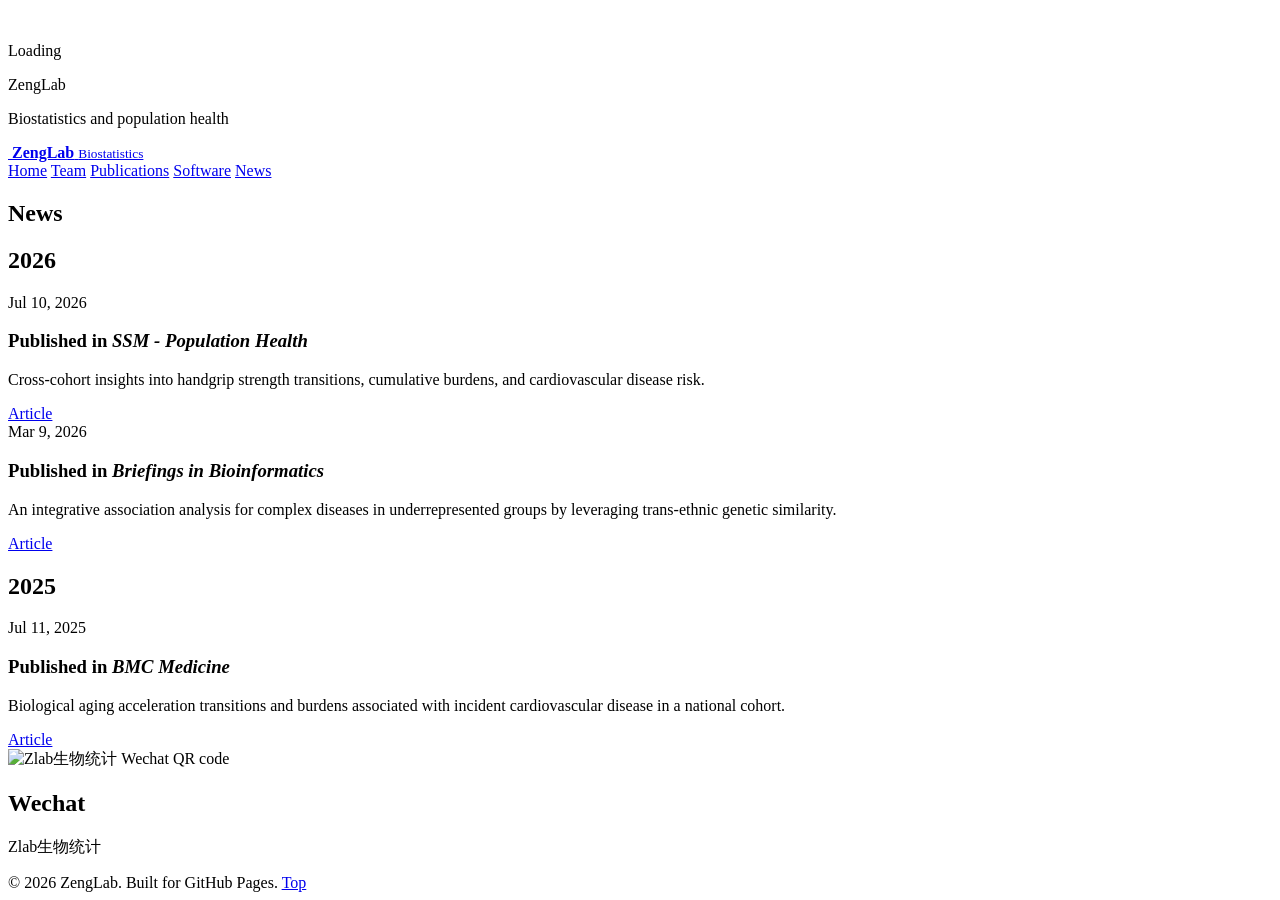
==== news.html @ c2b505ba "Add site-wide loading animation" ====
﻿<!DOCTYPE html>
<html lang="en">
<head>
  <meta charset="utf-8">
  <meta name="viewport" content="width=device-width, initial-scale=1">
  <meta name="description" content="Recent news from ZengLab, including new publications and research updates.">
  <title>ZengLab | News</title>
  <link rel="icon" href="assets/logo-zenglab-favicon.png" type="image/png">
  <link rel="stylesheet" href="styles.css">
</head>
<body id="top">
  <div class="launch-screen" role="status" aria-label="Loading ZengLab">
    <div class="launch-stack">
      <div class="launch-mark" aria-hidden="true">
        <img src="assets/logo-zenglab.png" alt="">
      </div>
      <div class="launch-copy">
        <p class="launch-kicker">Loading</p>
        <div class="launch-title">ZengLab</div>
        <p class="launch-subtitle">Biostatistics and population health</p>
      </div>
      <div class="launch-bar" aria-hidden="true"><span></span></div>
    </div>
  </div>
  <header class="site-header">
    <a class="brand" href="index.html" aria-label="ZengLab home">
      <span class="brand-mark" aria-hidden="true"><img src="assets/logo-zenglab.png" alt=""></span>
      <span class="brand-text">
        <strong>ZengLab</strong>
        <small>Biostatistics</small>
      </span>
    </a>
    <nav class="nav" aria-label="Primary navigation">
      <a href="index.html">Home</a>
      <a href="team.html">Team</a>
      <a href="publications.html">Publications</a>
      <a href="software.html">Software</a>
      <a class="active" href="news.html">News</a>
    </nav>
  </header>

  <main class="news-page">
    <section class="news-intro">
      <h1 class="page-title">News</h1>
    </section>

    <section class="news-archive" aria-label="Lab news">
      <div class="news-year-block">
        <h2 class="news-year">2026</h2>
        <div class="news-list">
          <article class="news-entry">
            <time datetime="2026-07-10">Jul 10, 2026</time>
            <div>
              <h3>Published in <em>SSM - Population Health</em></h3>
              <p>Cross-cohort insights into handgrip strength transitions, cumulative burdens, and cardiovascular disease risk.</p>
              <a href="https://doi.org/10.1016/j.ssmph.2026.101946" target="_blank" rel="noopener">Article</a>
            </div>
          </article>

          <article class="news-entry">
            <time datetime="2026-03-09">Mar 9, 2026</time>
            <div>
              <h3>Published in <em>Briefings in Bioinformatics</em></h3>
              <p>An integrative association analysis for complex diseases in underrepresented groups by leveraging trans-ethnic genetic similarity.</p>
              <a href="https://doi.org/10.1093/bib/bbag103" target="_blank" rel="noopener">Article</a>
            </div>
          </article>
        </div>
      </div>

      <div class="news-year-block">
        <h2 class="news-year">2025</h2>
        <div class="news-list">
          <article class="news-entry">
            <time datetime="2025-07-11">Jul 11, 2025</time>
            <div>
              <h3>Published in <em>BMC Medicine</em></h3>
              <p>Biological aging acceleration transitions and burdens associated with incident cardiovascular disease in a national cohort.</p>
              <a href="https://doi.org/10.1186/s12916-025-04177-w" target="_blank" rel="noopener">Article</a>
            </div>
          </article>
        </div>
      </div>
    </section>

    <section class="news-follow" aria-label="ZengLab WeChat">
      <div class="news-follow-qr">
        <img src="assets/wechat-qr-hd.png" alt="Zlab生物统计 Wechat QR code">
      </div>
      <div class="news-follow-copy">
        <h2>Wechat</h2>
        <p>Zlab生物统计</p>
      </div>
    </section>
  </main>

  <footer class="site-footer">
    <span>&copy; 2026 ZengLab.</span>
    <span class="footer-links">
      <span>Built for GitHub Pages.</span>
      <a class="back-to-top" href="#top">Top</a>
    </span>
  </footer>
</body>
</html>
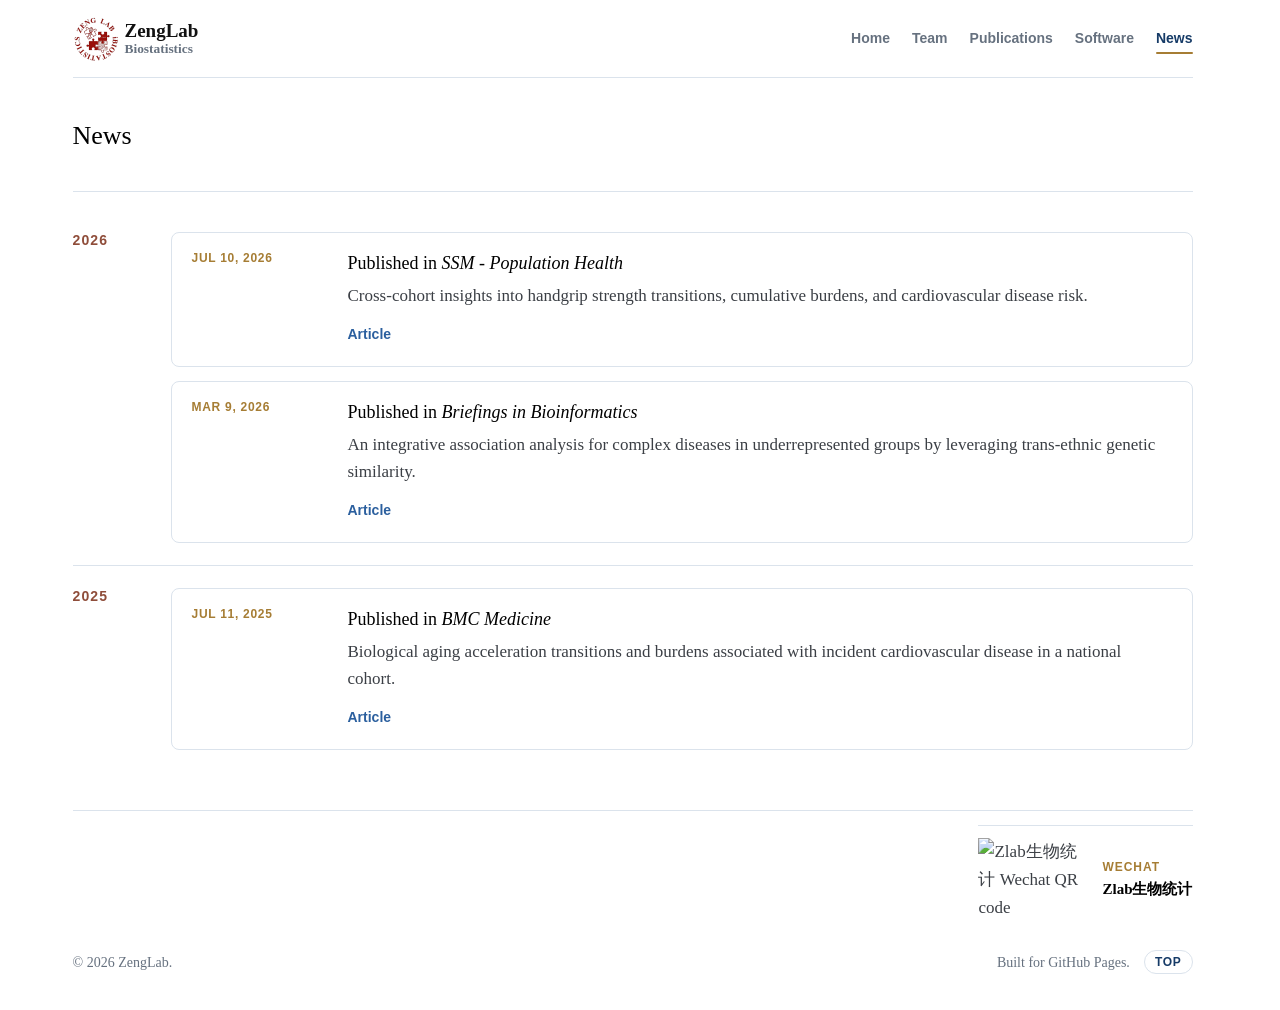
==== commit 22023e56: "Optimize logo loading" ====
--- a/news.html
+++ b/news.html
@@ -6,13 +6,15 @@
   <meta name="description" content="Recent news from ZengLab, including new publications and research updates.">
   <title>ZengLab | News</title>
   <link rel="icon" href="assets/logo-zenglab-favicon.png" type="image/png">
+  <link rel="preload" href="assets/logo-zenglab-loader.png" as="image">
+  <link rel="preload" href="assets/logo-zenglab-web.png" as="image">
   <link rel="stylesheet" href="styles.css">
 </head>
 <body id="top">
   <div class="launch-screen" role="status" aria-label="Loading ZengLab">
     <div class="launch-stack">
       <div class="launch-mark" aria-hidden="true">
-        <img src="assets/logo-zenglab.png" alt="">
+        <img src="assets/logo-zenglab-loader.png" alt="" width="72" height="72" decoding="async" fetchpriority="high">
       </div>
       <div class="launch-copy">
         <p class="launch-kicker">Loading</p>
@@ -24,7 +26,7 @@
   </div>
   <header class="site-header">
     <a class="brand" href="index.html" aria-label="ZengLab home">
-      <span class="brand-mark" aria-hidden="true"><img src="assets/logo-zenglab.png" alt=""></span>
+      <span class="brand-mark" aria-hidden="true"><img src="assets/logo-zenglab-web.png" alt="" width="46" height="46" decoding="async" fetchpriority="high"></span>
       <span class="brand-text">
         <strong>ZengLab</strong>
         <small>Biostatistics</small>
--- a/styles.css
+++ b/styles.css
@@ -0,0 +1,1860 @@
+﻿:root {
+  --ink: #111111;
+  --body: #3b3f45;
+  --muted: #66717f;
+  --line: #dbe3ec;
+  --paper: #ffffff;
+  --wash: #f5f7fb;
+  --teal: #2b5f9e;
+  --teal-dark: #163b67;
+  --rust: #8f4d3a;
+  --sage: #637892;
+  --gold: #a67d34;
+  --shadow: 0 18px 45px rgba(23, 32, 42, 0.08);
+}
+
+* {
+  box-sizing: border-box;
+}
+
+html {
+  scroll-behavior: smooth;
+  scrollbar-gutter: stable;
+}
+
+body {
+  position: relative;
+  min-height: 100vh;
+  margin: 0;
+  color: var(--body);
+  background: #fff;
+  font-family: Georgia, "Times New Roman", serif;
+  font-size: 17px;
+  line-height: 1.65;
+}
+
+.launch-screen {
+  position: fixed;
+  inset: 0;
+  z-index: 1000;
+  display: grid;
+  place-items: center;
+  background: linear-gradient(180deg, #ffffff 0%, #f7fafc 100%);
+  animation: launch-fade 0.6s ease 1.25s forwards;
+}
+
+.launch-stack {
+  display: grid;
+  justify-items: center;
+  gap: 16px;
+  padding: 24px;
+  text-align: center;
+}
+
+.launch-mark {
+  position: relative;
+  width: 112px;
+  height: 112px;
+  display: grid;
+  place-items: center;
+}
+
+.launch-mark::before {
+  content: "";
+  position: absolute;
+  inset: -12px;
+  border: 1px solid rgba(166, 125, 52, 0.18);
+  border-radius: 50%;
+}
+
+.launch-mark::after {
+  content: "";
+  position: absolute;
+  inset: -8px;
+  border: 2px solid rgba(219, 227, 236, 0.95);
+  border-top-color: var(--teal);
+  border-right-color: var(--gold);
+  border-radius: 50%;
+  animation: launch-spin 1.3s linear infinite;
+}
+
+.launch-mark img {
+  position: relative;
+  z-index: 1;
+  display: block;
+  width: 72px;
+  height: 72px;
+  object-fit: contain;
+}
+
+.launch-copy {
+  display: grid;
+  justify-items: center;
+  gap: 6px;
+}
+
+.launch-kicker {
+  margin: 0;
+  color: var(--gold);
+  font-family: Arial, Helvetica, sans-serif;
+  font-size: 12px;
+  font-weight: 700;
+  letter-spacing: 0.1em;
+  line-height: 1.2;
+  text-transform: uppercase;
+}
+
+.launch-title {
+  margin: 0;
+  color: #000;
+  font-size: clamp(34px, 4vw, 54px);
+  line-height: 1;
+}
+
+.launch-subtitle {
+  margin: 0;
+  color: var(--muted);
+  font-size: 15px;
+  line-height: 1.35;
+}
+
+.launch-bar {
+  width: min(260px, 72vw);
+  height: 2px;
+  overflow: hidden;
+  border-radius: 999px;
+  background: var(--line);
+}
+
+.launch-bar span {
+  display: block;
+  width: 42%;
+  height: 100%;
+  border-radius: inherit;
+  background: linear-gradient(90deg, var(--teal), var(--gold));
+  animation: launch-bar 1.15s ease-in-out infinite;
+}
+
+a {
+  color: var(--teal);
+  text-decoration: none;
+}
+
+a:hover {
+  color: var(--rust);
+}
+
+.site-header,
+main,
+.site-footer {
+  position: relative;
+  z-index: 1;
+  width: min(1120px, calc(100% - 42px));
+  margin: 0 auto;
+}
+
+.site-header {
+  position: sticky;
+  top: 0;
+  z-index: 10;
+  min-height: 78px;
+  display: flex;
+  align-items: center;
+  justify-content: space-between;
+  gap: 24px;
+  padding: 10px 0;
+  background: rgba(255, 255, 255, 0.86);
+  backdrop-filter: blur(10px);
+  border-bottom: 1px solid var(--line);
+}
+
+.brand {
+  display: inline-flex;
+  align-items: center;
+  gap: 6px;
+  color: var(--ink);
+}
+
+.brand:hover {
+  color: var(--ink);
+}
+
+.brand-mark {
+  width: 46px;
+  height: 46px;
+  flex: 0 0 auto;
+  display: block;
+  overflow: visible;
+}
+
+.brand-mark img,
+.brand-mark svg {
+  display: block;
+  width: 100%;
+  height: 100%;
+  object-fit: contain;
+}
+
+.brand-text {
+  display: flex;
+  flex-direction: column;
+  justify-content: center;
+  gap: 2px;
+  height: 46px;
+}
+
+.brand strong,
+.brand small {
+  display: block;
+}
+
+.brand strong {
+  color: var(--ink);
+  font-size: 19px;
+  line-height: 1;
+}
+
+.brand small {
+  color: var(--muted);
+  font-size: 13.4px;
+  font-weight: 600;
+  line-height: 1;
+}
+
+.nav {
+  display: flex;
+  align-items: center;
+  gap: 22px;
+  flex-wrap: wrap;
+  justify-content: flex-end;
+}
+
+.nav a {
+  position: relative;
+  color: var(--muted);
+  padding: 8px 0;
+  font-family: Arial, Helvetica, sans-serif;
+  font-size: 14px;
+  font-weight: 700;
+  line-height: 1.1;
+  white-space: nowrap;
+  transition: color 160ms ease;
+}
+
+.nav a::after {
+  content: "";
+  position: absolute;
+  right: 0;
+  bottom: 0;
+  left: 0;
+  height: 2px;
+  border-radius: 999px;
+  background: var(--gold);
+  transform: scaleX(0);
+  transform-origin: left;
+  transition: transform 160ms ease;
+}
+
+.nav a:hover,
+.nav a.active {
+  color: var(--teal-dark);
+}
+
+.nav a:hover::after,
+.nav a.active::after {
+  transform: scaleX(1);
+}
+
+.hero {
+  min-height: calc(100vh - 78px);
+  display: grid;
+  grid-template-columns: minmax(0, 1.25fr) 360px;
+  align-items: center;
+  gap: 64px;
+  padding: 44px 0 58px;
+  border-bottom: 1px solid var(--line);
+}
+
+.hero-copy {
+  max-width: 720px;
+}
+
+.eyebrow {
+  margin: 0 0 10px;
+  color: var(--rust);
+  font-family: Arial, Helvetica, sans-serif;
+  font-size: 13px;
+  font-weight: 700;
+  letter-spacing: 0.08em;
+  text-transform: uppercase;
+}
+
+h1,
+h2,
+h3,
+p {
+  margin-top: 0;
+}
+
+h1,
+h2,
+h3 {
+  color: var(--ink);
+  font-weight: 500;
+  line-height: 1.18;
+}
+
+h1 {
+  margin-bottom: 18px;
+  font-size: clamp(42px, 6vw, 72px);
+}
+
+h2 {
+  margin-bottom: 16px;
+  font-size: 30px;
+}
+
+h3 {
+  margin-bottom: 10px;
+  font-size: 21px;
+}
+
+.lead {
+  max-width: 760px;
+  color: #2b3740;
+  font-size: 23px;
+  line-height: 1.45;
+}
+
+.lead.narrow {
+  max-width: 820px;
+}
+
+.hero-actions,
+.inline-links {
+  display: flex;
+  flex-wrap: wrap;
+  gap: 12px;
+  margin-top: 28px;
+}
+
+.button,
+.inline-links a {
+  display: inline-flex;
+  align-items: center;
+  justify-content: center;
+  min-height: 42px;
+  border-radius: 7px;
+  padding: 9px 15px;
+  font-family: Arial, Helvetica, sans-serif;
+  font-size: 14px;
+  font-weight: 700;
+  line-height: 1.2;
+}
+
+.button.primary {
+  color: #fff;
+  background: var(--teal);
+}
+
+.button.primary:hover {
+  background: var(--teal-dark);
+}
+
+.button.secondary,
+.inline-links a {
+  color: var(--teal-dark);
+  border: 1px solid var(--line);
+  background: #fff;
+}
+
+.button.secondary:hover,
+.inline-links a:hover {
+  color: var(--rust);
+  border-color: #d4b5a4;
+}
+
+@keyframes launch-spin {
+  from {
+    transform: rotate(0deg);
+  }
+
+  to {
+    transform: rotate(360deg);
+  }
+}
+
+@keyframes launch-bar {
+  0% {
+    transform: translateX(-120%);
+  }
+
+  50% {
+    transform: translateX(95%);
+  }
+
+  100% {
+    transform: translateX(250%);
+  }
+}
+
+@keyframes launch-fade {
+  0% {
+    opacity: 1;
+    visibility: visible;
+    pointer-events: auto;
+  }
+
+  100% {
+    opacity: 0;
+    visibility: hidden;
+    pointer-events: none;
+  }
+}
+
+.profile {
+  margin: 0;
+}
+
+.profile img {
+  width: 100%;
+  max-height: 460px;
+  object-fit: cover;
+  object-position: center top;
+  border-radius: 8px;
+  box-shadow: var(--shadow);
+  border: 1px solid var(--line);
+}
+
+.profile figcaption {
+  margin-top: 14px;
+  color: var(--muted);
+  font-size: 15px;
+  line-height: 1.45;
+}
+
+.profile figcaption strong,
+.profile figcaption span {
+  display: block;
+}
+
+.profile figcaption strong {
+  color: var(--ink);
+  font-size: 17px;
+}
+
+.home-intro {
+  width: 100%;
+  display: grid;
+  grid-template-columns: minmax(0, 1fr);
+  align-items: start;
+  padding: 44px 0 32px;
+  border-bottom: 1px solid var(--line);
+}
+
+.home-profile-copy h1 {
+  margin-bottom: 16px;
+  color: #000;
+  font-size: 34px;
+  line-height: 1.2;
+}
+
+.home-affiliation {
+  margin: 0;
+  color: var(--body);
+  font-size: 17px;
+  line-height: 1.72;
+}
+
+.home-section {
+  width: 100%;
+  padding: 30px 0 28px;
+  border-bottom: 1px solid var(--line);
+}
+
+.home-section h2 {
+  margin-bottom: 12px;
+  color: #000;
+  font-size: 26px;
+  line-height: 1.25;
+}
+
+.home-section p,
+.home-contact {
+  margin-bottom: 13px;
+  color: var(--body);
+  font-size: 17px;
+  line-height: 1.72;
+}
+
+.research-interests h2 {
+  color: #000;
+  font-family: Arial, Helvetica, sans-serif;
+  font-size: 14px;
+  font-weight: 700;
+  letter-spacing: 0.08em;
+  text-transform: uppercase;
+}
+
+.interest-list {
+  display: grid;
+  grid-template-columns: repeat(2, minmax(0, 1fr));
+  gap: 0 34px;
+  margin: 4px 0 0;
+  padding: 0;
+  list-style: none;
+}
+
+.interest-list li {
+  margin: 0;
+  border-top: 1px solid var(--line);
+  padding: 17px 0;
+  font-size: 17px;
+  line-height: 1.62;
+}
+
+.interest-list strong,
+.interest-list span {
+  display: block;
+}
+
+.interest-list strong {
+  color: #000;
+  font-weight: 600;
+}
+
+.interest-list span {
+  margin-top: 4px;
+  color: var(--body);
+}
+
+.home-contact {
+  display: grid;
+  gap: 10px;
+  margin: 0;
+}
+
+.home-contact div {
+  display: grid;
+  grid-template-columns: 82px minmax(0, 1fr);
+  gap: 12px;
+  align-items: baseline;
+}
+
+.home-contact dt {
+  color: var(--body);
+  font-weight: 400;
+}
+
+.home-contact dd {
+  margin: 0;
+}
+
+.section-title-row {
+  display: flex;
+  align-items: baseline;
+  justify-content: space-between;
+  gap: 18px;
+  margin-bottom: 18px;
+}
+
+.section-title-row h2 {
+  margin-bottom: 0;
+}
+
+.section-title-row a {
+  color: var(--teal-dark);
+  font-family: Arial, Helvetica, sans-serif;
+  font-size: 14px;
+  font-weight: 700;
+}
+
+.section-title-row a:hover {
+  color: var(--rust);
+}
+
+.news-grid {
+  display: grid;
+  grid-template-columns: repeat(3, minmax(0, 1fr));
+  gap: 20px;
+}
+
+.news-card {
+  display: block;
+  position: relative;
+  overflow: hidden;
+  border: 1px solid var(--line);
+  border-radius: 8px;
+  background: #fff;
+  color: inherit;
+  min-height: 470px;
+  box-shadow: 0 12px 26px rgba(23, 32, 42, 0.06);
+  transition: border-color 160ms ease, box-shadow 160ms ease, transform 160ms ease;
+}
+
+.news-card:hover {
+  color: inherit;
+  border-color: #c8d7e8;
+  box-shadow: 0 16px 34px rgba(23, 32, 42, 0.1);
+  transform: translateY(-2px);
+}
+
+.news-card:focus-visible {
+  outline: 2px solid rgba(43, 95, 158, 0.42);
+  outline-offset: 3px;
+}
+
+.news-cover {
+  display: block;
+  height: 470px;
+  overflow: hidden;
+  border-bottom: 0;
+  padding: 0;
+  background: linear-gradient(180deg, #f8fafc 0%, #eef3f8 100%);
+}
+
+.news-cover img {
+  width: 100%;
+  height: 100%;
+  object-fit: cover;
+  object-position: top center;
+  background: #fff;
+  transition: filter 180ms ease, transform 180ms ease;
+}
+
+.news-card:hover .news-cover img {
+  filter: saturate(1.04) contrast(1.02);
+  transform: scale(1.018);
+}
+
+.news-body {
+  position: absolute;
+  display: flex;
+  flex-direction: column;
+  align-items: flex-start;
+  right: 14px;
+  bottom: 14px;
+  left: 14px;
+  height: 176px;
+  border: 1px solid var(--line);
+  border-radius: 7px;
+  background: #fff;
+  opacity: 1;
+  padding: 14px 15px 15px;
+  box-shadow: 0 12px 24px rgba(23, 32, 42, 0.12);
+  transition: border-color 160ms ease, box-shadow 160ms ease;
+}
+
+.news-card:hover .news-body {
+  border-color: #c8d7e8;
+  box-shadow: 0 14px 28px rgba(23, 32, 42, 0.16);
+}
+
+.news-body time {
+  display: block;
+  color: var(--gold);
+  font-family: Arial, Helvetica, sans-serif;
+  font-size: 12px;
+  font-weight: 700;
+  letter-spacing: 0.06em;
+  line-height: 1.2;
+  text-transform: uppercase;
+}
+
+.news-body h3 {
+  margin: 7px 0 9px;
+  color: #000;
+  font-size: 16px;
+  line-height: 1.32;
+}
+
+.news-body h3 em {
+  font-style: italic;
+  font-weight: inherit;
+}
+
+.news-body p {
+  margin: 0;
+  color: var(--body);
+  font-size: 15px;
+  line-height: 1.5;
+}
+
+.section,
+.page-intro {
+  padding: 58px 0;
+  border-bottom: 1px solid var(--line);
+}
+
+.page-intro {
+  padding-top: 64px;
+}
+
+.muted {
+  background: var(--wash);
+  box-shadow: 0 0 0 100vmax var(--wash);
+  clip-path: inset(0 -100vmax);
+}
+
+.section-heading {
+  max-width: 720px;
+  margin-bottom: 28px;
+}
+
+.text-grid {
+  display: grid;
+  grid-template-columns: repeat(2, minmax(0, 1fr));
+  gap: 34px;
+}
+
+.text-grid p {
+  margin: 0;
+}
+
+.feature-grid,
+.software-grid {
+  display: grid;
+  grid-template-columns: repeat(4, minmax(0, 1fr));
+  gap: 16px;
+}
+
+.feature,
+.software-card {
+  min-height: 100%;
+  border: 1px solid var(--line);
+  border-radius: 8px;
+  background: #fff;
+  padding: 22px;
+}
+
+.feature {
+  border-top: 4px solid var(--sage);
+}
+
+.feature:nth-child(2) {
+  border-top-color: var(--teal);
+}
+
+.feature:nth-child(3) {
+  border-top-color: var(--rust);
+}
+
+.feature:nth-child(4) {
+  border-top-color: var(--gold);
+}
+
+.feature p,
+.software-card p {
+  margin-bottom: 0;
+  color: var(--muted);
+  font-size: 15.5px;
+  line-height: 1.6;
+}
+
+.split {
+  display: grid;
+  grid-template-columns: minmax(0, 1fr) 330px;
+  gap: 52px;
+  align-items: start;
+}
+
+.fact-list {
+  display: grid;
+  gap: 9px;
+}
+
+.fact-list a {
+  display: block;
+  border-left: 3px solid var(--teal);
+  background: var(--wash);
+  padding: 10px 13px;
+  border-radius: 0 6px 6px 0;
+}
+
+.contact-band {
+  display: grid;
+  grid-template-columns: minmax(0, 1fr) minmax(260px, 390px);
+  gap: 42px;
+  align-items: start;
+}
+
+address {
+  font-style: normal;
+}
+
+.research-list {
+  display: grid;
+  gap: 1px;
+  border: 1px solid var(--line);
+  background: var(--line);
+}
+
+.research-item {
+  display: grid;
+  grid-template-columns: 72px minmax(0, 1fr);
+  gap: 22px;
+  background: #fff;
+  padding: 28px;
+}
+
+.research-item p {
+  margin-bottom: 0;
+}
+
+.number {
+  color: var(--gold);
+  font-family: Arial, Helvetica, sans-serif;
+  font-size: 14px;
+  font-weight: 700;
+}
+
+.metric-grid {
+  display: grid;
+  gap: 12px;
+}
+
+.metric-grid div {
+  border: 1px solid var(--line);
+  border-radius: 8px;
+  padding: 18px;
+}
+
+.metric-grid strong {
+  display: block;
+  color: var(--teal-dark);
+  font-family: Arial, Helvetica, sans-serif;
+  font-size: 32px;
+  line-height: 1;
+}
+
+.metric-grid span {
+  display: block;
+  margin-top: 8px;
+  color: var(--muted);
+  font-size: 14px;
+  line-height: 1.5;
+}
+
+.publications-intro {
+  padding: 42px 0 28px;
+  border-bottom: 1px solid var(--line);
+}
+
+.page-title {
+  margin-bottom: 10px;
+  color: #000;
+  font-size: 26px;
+  line-height: 1.25;
+}
+
+.publication-note {
+  max-width: 720px;
+  margin-bottom: 6px;
+  color: var(--muted);
+  font-size: 15px;
+  line-height: 1.58;
+}
+
+.publication-tabs {
+  display: inline-flex;
+  flex-wrap: wrap;
+  gap: 6px;
+  margin-top: 16px;
+  border-bottom: 1px solid var(--line);
+  padding-bottom: 1px;
+}
+
+.publication-tab {
+  position: relative;
+  border: 0;
+  background: transparent;
+  color: var(--muted);
+  cursor: pointer;
+  padding: 8px 0;
+  font-family: Arial, Helvetica, sans-serif;
+  font-size: 14px;
+  font-weight: 700;
+  line-height: 1.2;
+}
+
+.publication-tab + .publication-tab {
+  margin-left: 18px;
+}
+
+.publication-tab::after {
+  content: "";
+  position: absolute;
+  right: 0;
+  bottom: -2px;
+  left: 0;
+  height: 2px;
+  border-radius: 999px;
+  background: var(--gold);
+  transform: scaleX(0);
+  transform-origin: left;
+  transition: transform 160ms ease;
+}
+
+.publication-tab:hover,
+.publication-tab.active {
+  color: var(--teal-dark);
+}
+
+.publication-tab:hover::after,
+.publication-tab.active::after {
+  transform: scaleX(1);
+}
+
+.publication-section {
+  padding: 18px 0 38px;
+  border-bottom: 1px solid var(--line);
+}
+
+.publication-panel[hidden] {
+  display: none;
+}
+
+.pub-year-block {
+  display: grid;
+  grid-template-columns: 72px minmax(0, 1fr);
+  gap: 26px;
+  padding: 22px 0;
+  border-top: 1px solid var(--line);
+}
+
+.pub-year-block:first-child {
+  border-top: 0;
+}
+
+.pub-year {
+  margin: 0;
+  color: var(--rust);
+  font-family: Arial, Helvetica, sans-serif;
+  font-size: 14px;
+  font-weight: 700;
+  letter-spacing: 0.08em;
+}
+
+.publication-list {
+  margin: 0;
+  padding-left: 22px;
+}
+
+.publication-list li {
+  margin-bottom: 16px;
+  padding-left: 8px;
+  color: var(--body);
+  font-size: 17px;
+  line-height: 1.7;
+}
+
+.publication-list li:last-child {
+  margin-bottom: 0;
+}
+
+.publication-list em {
+  color: var(--ink);
+  font-style: italic;
+  font-weight: 600;
+}
+
+.publication-list strong {
+  color: #000;
+  font-weight: 700;
+}
+
+.publication-list a {
+  white-space: nowrap;
+}
+
+.publication-list sup {
+  font-size: 0.72em;
+}
+
+.pub-link {
+  border-bottom: 0;
+  font-weight: 600;
+}
+
+.pub-link:hover {
+  border-bottom-color: transparent;
+}
+
+.team-intro {
+  padding: 42px 0 28px;
+  border-bottom: 1px solid var(--line);
+}
+
+.team-section {
+  padding: 26px 0 36px;
+  border-bottom: 1px solid var(--line);
+}
+
+.leadership-grid {
+  display: grid;
+  grid-template-columns: minmax(260px, 360px) minmax(0, 1fr);
+  gap: 28px;
+  align-items: stretch;
+}
+
+.pi-profile,
+.supervisor-panel {
+  border: 1px solid var(--line);
+  border-radius: 8px;
+  background: #fff;
+  transition: border-color 160ms ease, box-shadow 160ms ease, transform 160ms ease;
+}
+
+.pi-profile:hover,
+.supervisor-panel:hover {
+  border-color: #c8d7e8;
+  box-shadow: 0 14px 34px rgba(23, 32, 42, 0.08);
+  transform: translateY(-1px);
+}
+
+.pi-profile {
+  display: grid;
+  grid-template-rows: auto 1fr;
+}
+
+.pi-profile h2,
+.supervisor-panel h2,
+.member-section-heading h2 {
+  margin: 0;
+  color: var(--rust);
+  font-family: Arial, Helvetica, sans-serif;
+  font-size: 13px;
+  font-weight: 700;
+  letter-spacing: 0.08em;
+  line-height: 1.2;
+  text-transform: uppercase;
+}
+
+.pi-profile h2,
+.supervisor-panel h2 {
+  border-bottom: 1px solid var(--line);
+  background: linear-gradient(90deg, #f7f9fc, #fff);
+  padding: 20px 22px;
+}
+
+.pi-body {
+  display: flex;
+  flex-direction: column;
+  justify-content: center;
+  padding: 18px 22px;
+}
+
+.pi-body strong {
+  display: block;
+  color: #000;
+  font-size: 17px;
+  font-weight: 600;
+  line-height: 1.35;
+}
+
+.pi-body a,
+.supervisor-row a {
+  color: var(--teal);
+  font-size: 17px;
+  font-weight: 400;
+}
+
+.pi-body a {
+  margin-top: 8px;
+}
+
+.pi-body a:hover,
+.supervisor-row a:hover {
+  color: var(--rust);
+}
+
+.supervisor-list {
+  display: grid;
+}
+
+.supervisor-row {
+  display: grid;
+  grid-template-columns: minmax(150px, 220px) minmax(0, 1fr);
+  gap: 18px;
+  align-items: baseline;
+  border-top: 1px solid var(--line);
+  padding: 16px 22px;
+  transition: background-color 160ms ease;
+}
+
+.supervisor-row:first-child {
+  border-top: 0;
+}
+
+.supervisor-row:hover {
+  background: #f8fafc;
+}
+
+.supervisor-row strong {
+  color: #000;
+  font-size: 17px;
+  font-weight: 600;
+}
+
+.member-section-heading {
+  margin-bottom: 16px;
+}
+
+.member-section-heading.compact {
+  margin-top: 30px;
+}
+
+.student-grid,
+.alumni-list {
+  margin: 0;
+  padding: 0;
+  list-style: none;
+}
+
+.student-grid {
+  display: grid;
+  grid-template-columns: repeat(4, minmax(0, 1fr));
+  gap: 12px;
+}
+
+.student-grid li {
+  min-height: 82px;
+  border: 1px solid var(--line);
+  border-radius: 8px;
+  background: #fff;
+  padding: 16px 17px;
+  transition: border-color 160ms ease, box-shadow 160ms ease, transform 160ms ease;
+}
+
+.student-grid li:hover {
+  border-color: #c8d7e8;
+  box-shadow: 0 12px 28px rgba(23, 32, 42, 0.08);
+  transform: translateY(-1px);
+}
+
+.student-grid strong,
+.student-grid span,
+.alumni-list strong,
+.alumni-list span {
+  display: block;
+}
+
+.student-grid strong,
+.alumni-list strong {
+  color: #000;
+  font-size: 17px;
+  font-weight: 600;
+  line-height: 1.35;
+}
+
+.student-grid span,
+.alumni-list span {
+  margin-top: 5px;
+  color: var(--body);
+  font-size: 17px;
+  font-weight: 400;
+  line-height: 1.35;
+}
+
+.alumni-list {
+  display: grid;
+  border-top: 1px solid var(--line);
+}
+
+.alumni-list li {
+  display: grid;
+  grid-template-columns: minmax(170px, 260px) minmax(0, 1fr);
+  gap: 18px;
+  align-items: baseline;
+  border-bottom: 1px solid var(--line);
+  padding: 13px 0;
+}
+
+.alumni-list span {
+  margin-top: 0;
+}
+
+.software-intro {
+  padding: 42px 0 28px;
+  border-bottom: 1px solid var(--line);
+}
+
+.software-note {
+  max-width: 760px;
+  margin-bottom: 6px;
+  color: var(--muted);
+  font-size: 15px;
+  line-height: 1.58;
+}
+
+.software-section {
+  padding: 24px 0 44px;
+  border-bottom: 1px solid var(--line);
+}
+
+.software-layout {
+  display: grid;
+  grid-template-columns: 220px minmax(0, 1fr);
+  gap: 44px;
+  align-items: start;
+}
+
+.software-sidebar {
+  position: sticky;
+  top: 96px;
+  border-left: 2px solid #e8eef5;
+  font-family: Arial, Helvetica, sans-serif;
+}
+
+.software-sidebar nav {
+  display: grid;
+  gap: 1px;
+  margin-bottom: 22px;
+}
+
+.software-sidebar a {
+  display: block;
+  margin-left: -2px;
+  border-left: 2px solid transparent;
+  padding: 8px 0 8px 14px;
+  color: var(--muted);
+  font-size: 14px;
+  font-weight: 700;
+  line-height: 1.25;
+}
+
+.software-sidebar a:hover {
+  color: var(--teal-dark);
+  border-left-color: var(--teal);
+}
+
+.software-sidebar .software-github {
+  padding-top: 18px;
+  border-top: 1px solid var(--line);
+}
+
+.software-list {
+  display: grid;
+  gap: 22px;
+}
+
+.software-item {
+  display: block;
+  scroll-margin-top: 100px;
+  overflow: hidden;
+  border: 1px solid var(--line);
+  border-radius: 8px;
+  background: #fff;
+  color: inherit;
+  transition: border-color 160ms ease, box-shadow 160ms ease, transform 160ms ease;
+}
+
+.software-item:hover {
+  color: inherit;
+  border-color: #c8d7e8;
+  box-shadow: 0 12px 30px rgba(23, 32, 42, 0.08);
+  transform: translateY(-1px);
+}
+
+.software-item:focus-visible {
+  outline: 2px solid rgba(43, 95, 158, 0.42);
+  outline-offset: 3px;
+}
+
+.software-item-header {
+  display: flex;
+  align-items: flex-start;
+  justify-content: space-between;
+  gap: 20px;
+  border-bottom: 1px solid var(--line);
+  background: linear-gradient(90deg, #f7f9fc, #fff);
+  padding: 20px 22px;
+}
+
+.software-item-header h2 {
+  margin: 0 0 4px;
+  color: #000;
+  font-size: 24px;
+  font-weight: 600;
+  line-height: 1.2;
+}
+
+.software-item-header p {
+  margin: 0;
+  color: var(--muted);
+  font-size: 17px;
+  font-weight: 600;
+  line-height: 1.45;
+}
+
+.software-description {
+  max-width: 850px;
+  margin: 0;
+  padding: 18px 22px 20px;
+  color: var(--body);
+  font-size: 17px;
+  line-height: 1.7;
+}
+
+.software-grid {
+  grid-template-columns: repeat(2, minmax(0, 1fr));
+}
+
+.software-card {
+  display: flex;
+  justify-content: space-between;
+  gap: 22px;
+}
+
+.software-card h2 {
+  margin-bottom: 8px;
+  font-size: 24px;
+}
+
+.software-card a {
+  align-self: flex-start;
+  white-space: nowrap;
+  font-family: Arial, Helvetica, sans-serif;
+  font-size: 14px;
+  font-weight: 700;
+}
+
+.news-intro {
+  padding: 42px 0 28px;
+  border-bottom: 1px solid var(--line);
+}
+
+.news-archive {
+  padding: 18px 0 38px;
+  border-bottom: 1px solid var(--line);
+}
+
+.news-year-block {
+  display: grid;
+  grid-template-columns: 72px minmax(0, 1fr);
+  gap: 26px;
+  padding: 22px 0;
+  border-top: 1px solid var(--line);
+}
+
+.news-year-block:first-child {
+  border-top: 0;
+}
+
+.news-year {
+  margin: 0;
+  color: var(--rust);
+  font-family: Arial, Helvetica, sans-serif;
+  font-size: 14px;
+  font-weight: 700;
+  letter-spacing: 0.08em;
+  line-height: 1.2;
+}
+
+.news-list {
+  display: grid;
+  gap: 14px;
+}
+
+.news-entry {
+  display: grid;
+  grid-template-columns: 132px minmax(0, 1fr);
+  gap: 24px;
+  border: 1px solid var(--line);
+  border-radius: 8px;
+  background: #fff;
+  padding: 18px 20px;
+  transition: border-color 160ms ease, box-shadow 160ms ease, transform 160ms ease;
+}
+
+.news-entry:hover {
+  border-color: #c8d7e8;
+  box-shadow: 0 12px 28px rgba(23, 32, 42, 0.08);
+  transform: translateY(-1px);
+}
+
+.news-entry time {
+  color: var(--gold);
+  font-family: Arial, Helvetica, sans-serif;
+  font-size: 12px;
+  font-weight: 700;
+  letter-spacing: 0.06em;
+  line-height: 1.25;
+  text-transform: uppercase;
+}
+
+.news-entry h3 {
+  margin: 0 0 8px;
+  color: #000;
+  font-size: 18px;
+  line-height: 1.35;
+}
+
+.news-entry h3 em {
+  font-style: italic;
+  font-weight: inherit;
+}
+
+.news-entry p {
+  margin: 0 0 10px;
+  color: var(--body);
+  font-size: 17px;
+  line-height: 1.58;
+}
+
+.news-entry a {
+  color: var(--teal);
+  font-family: Arial, Helvetica, sans-serif;
+  font-size: 14px;
+  font-weight: 700;
+}
+
+.news-entry a:hover {
+  color: var(--rust);
+}
+
+.news-follow {
+  display: flex;
+  align-items: center;
+  justify-content: flex-end;
+  gap: 12px;
+  width: fit-content;
+  max-width: 100%;
+  margin: 14px 0 0 auto;
+  padding: 12px 0 0;
+  border-top: 1px solid var(--line);
+}
+
+.news-follow-copy h2 {
+  margin: 0 0 5px;
+  color: var(--gold);
+  font-family: Arial, Helvetica, sans-serif;
+  font-size: 12px;
+  font-weight: 700;
+  letter-spacing: 0.08em;
+  line-height: 1.2;
+  text-transform: uppercase;
+}
+
+.news-follow-copy p {
+  margin: 0;
+  color: #000;
+  font-size: 15px;
+  font-weight: 600;
+  line-height: 1.35;
+  white-space: nowrap;
+}
+
+.news-follow-qr {
+  flex: 0 0 112px;
+  width: 112px;
+}
+
+.news-follow-qr img {
+  display: block;
+  width: 100%;
+  height: auto;
+}
+
+.site-footer {
+  display: flex;
+  align-items: center;
+  justify-content: space-between;
+  gap: 18px;
+  padding: 28px 0 36px;
+  color: var(--muted);
+  font-size: 14px;
+}
+
+.footer-links {
+  display: inline-flex;
+  align-items: center;
+  justify-content: flex-end;
+  gap: 14px;
+  flex-wrap: wrap;
+}
+
+.back-to-top {
+  display: inline-flex;
+  align-items: center;
+  justify-content: center;
+  border: 1px solid var(--line);
+  border-radius: 999px;
+  background: #fff;
+  color: var(--teal-dark);
+  padding: 4px 10px;
+  font-family: Arial, Helvetica, sans-serif;
+  font-size: 12px;
+  font-weight: 700;
+  letter-spacing: 0.06em;
+  line-height: 1.2;
+  text-transform: uppercase;
+}
+
+.back-to-top:hover {
+  border-color: #c8d7e8;
+  color: var(--rust);
+  box-shadow: 0 6px 14px rgba(23, 32, 42, 0.06);
+}
+
+@media (max-width: 900px) {
+  .site-header {
+    align-items: flex-start;
+    flex-direction: column;
+    justify-content: center;
+    padding: 16px 0;
+  }
+
+  .nav {
+    justify-content: flex-start;
+    width: 100%;
+    flex-wrap: nowrap;
+    overflow-x: auto;
+    scrollbar-width: none;
+  }
+
+  .nav::-webkit-scrollbar {
+    display: none;
+  }
+
+  .hero {
+    min-height: auto;
+    grid-template-columns: 1fr;
+    gap: 34px;
+    padding-top: 40px;
+  }
+
+  .profile {
+    max-width: 420px;
+  }
+
+  .text-grid,
+  .split,
+  .contact-band,
+  .interest-list,
+  .feature-grid,
+  .software-grid,
+  .news-grid {
+    grid-template-columns: 1fr;
+  }
+
+  .news-card {
+    min-height: 470px;
+  }
+
+  .news-cover {
+    height: 470px;
+  }
+
+  .home-intro {
+    grid-template-columns: 1fr;
+  }
+
+  .pub-year-block,
+  .news-year-block {
+    grid-template-columns: 1fr;
+    gap: 10px;
+  }
+
+  .news-entry {
+    grid-template-columns: 1fr;
+    gap: 8px;
+  }
+
+  .news-follow {
+    justify-content: flex-start;
+    margin-left: 0;
+  }
+
+  .news-follow-qr {
+    flex-basis: 112px;
+    width: 112px;
+  }
+
+  .leadership-grid {
+    grid-template-columns: 1fr;
+    gap: 18px;
+  }
+
+  .student-grid {
+    grid-template-columns: repeat(2, minmax(0, 1fr));
+  }
+
+  .software-layout {
+    grid-template-columns: 1fr;
+    gap: 24px;
+  }
+
+  .software-sidebar {
+    position: static;
+    border-left: 0;
+    border-bottom: 1px solid var(--line);
+    padding-bottom: 18px;
+  }
+
+  .software-sidebar nav {
+    display: flex;
+    flex-wrap: wrap;
+    gap: 6px;
+    margin-bottom: 12px;
+  }
+
+  .software-sidebar a,
+  .software-sidebar .software-github {
+    display: inline-block;
+    margin-left: 0;
+    border: 1px solid var(--line);
+    border-radius: 6px;
+    background: #fff;
+    padding: 6px 9px;
+    font-size: 13px;
+  }
+}
+
+@media (max-width: 560px) {
+  .site-header,
+  main,
+  .site-footer {
+    width: min(100% - 28px, 1120px);
+  }
+
+  body {
+    font-size: 16px;
+  }
+
+  h1 {
+    font-size: 42px;
+  }
+
+  .home-profile-copy h1 {
+    font-size: 32px;
+  }
+
+  .brand-mark {
+    width: 46px;
+    height: 46px;
+  }
+
+  .home-intro {
+    grid-template-columns: 1fr;
+    gap: 22px;
+  }
+
+  .home-section h2 {
+    font-size: 24px;
+  }
+
+  .section-title-row {
+    align-items: flex-start;
+    flex-direction: column;
+    gap: 6px;
+  }
+
+  .research-interests h2 {
+    font-size: 14px;
+  }
+
+  .news-card {
+    min-height: 520px;
+  }
+
+  .news-cover {
+    height: 520px;
+  }
+
+  .news-body {
+    right: 12px;
+    bottom: 12px;
+    left: 12px;
+    padding: 13px 14px 14px;
+  }
+
+  .home-affiliation,
+  .home-section p,
+  .home-contact {
+    font-size: 17px;
+  }
+
+  .home-contact div {
+    grid-template-columns: 1fr;
+    gap: 0;
+  }
+
+  .publications-intro {
+    padding: 34px 0 24px;
+  }
+
+  .team-intro {
+    padding: 34px 0 24px;
+  }
+
+  .software-intro {
+    padding: 34px 0 24px;
+  }
+
+  .news-intro {
+    padding: 34px 0 24px;
+  }
+
+  .news-follow {
+    align-items: flex-start;
+    padding-top: 12px;
+  }
+
+  .page-title {
+    font-size: 24px;
+  }
+
+  .publication-note,
+  .software-note {
+    font-size: 15px;
+  }
+
+  .team-section {
+    padding: 22px 0 32px;
+  }
+
+  .pi-profile {
+    padding: 0;
+  }
+
+  .pi-profile h2,
+  .supervisor-panel h2,
+  .member-section-heading h2 {
+    font-size: 13px;
+  }
+
+  .pi-profile h2,
+  .supervisor-panel h2 {
+    padding: 18px;
+  }
+
+  .supervisor-row,
+  .alumni-list li {
+    grid-template-columns: 1fr;
+    gap: 3px;
+  }
+
+  .supervisor-row {
+    padding: 15px 18px;
+  }
+
+.supervisor-row a,
+.pi-body a {
+  overflow-wrap: anywhere;
+}
+
+  .student-grid {
+    grid-template-columns: 1fr;
+  }
+
+  .student-grid li {
+    min-height: 0;
+    padding: 15px 16px;
+  }
+
+  .software-section {
+    padding: 20px 0 34px;
+  }
+
+  .software-layout {
+    gap: 20px;
+  }
+
+  .software-item-header {
+    flex-direction: column;
+    gap: 12px;
+    padding: 18px;
+  }
+
+  .software-item-header h2 {
+    font-size: 22px;
+  }
+
+  .software-description {
+    padding: 16px 18px 18px;
+    font-size: 17px;
+  }
+
+  .publication-list {
+    padding-left: 19px;
+  }
+
+  .publication-list li {
+    padding-left: 5px;
+    font-size: 17px;
+  }
+
+  h2 {
+    font-size: 26px;
+  }
+
+  .lead {
+    font-size: 20px;
+  }
+
+  .nav a {
+    padding: 8px 9px;
+    font-size: 15px;
+  }
+
+  .hero-actions,
+  .inline-links,
+  .site-footer,
+  .software-card {
+    flex-direction: column;
+  }
+
+  .site-footer {
+    align-items: flex-start;
+  }
+
+  .footer-links {
+    justify-content: flex-start;
+  }
+
+  .button,
+  .inline-links a {
+    width: 100%;
+  }
+
+  .research-item {
+    grid-template-columns: 1fr;
+    gap: 8px;
+    padding: 22px;
+  }
+}
+
+@media (max-width: 560px) {
+  .launch-stack {
+    gap: 14px;
+  }
+
+  .launch-mark {
+    width: 96px;
+    height: 96px;
+  }
+
+  .launch-mark img {
+    width: 64px;
+    height: 64px;
+  }
+
+  .launch-title {
+    font-size: 36px;
+  }
+}
+
+@media (prefers-reduced-motion: reduce) {
+  .launch-screen {
+    animation-duration: 0.01ms;
+    animation-delay: 0s;
+  }
+
+  .launch-stack,
+  .launch-mark::after,
+  .launch-bar span {
+    animation: none;
+  }
+}
+
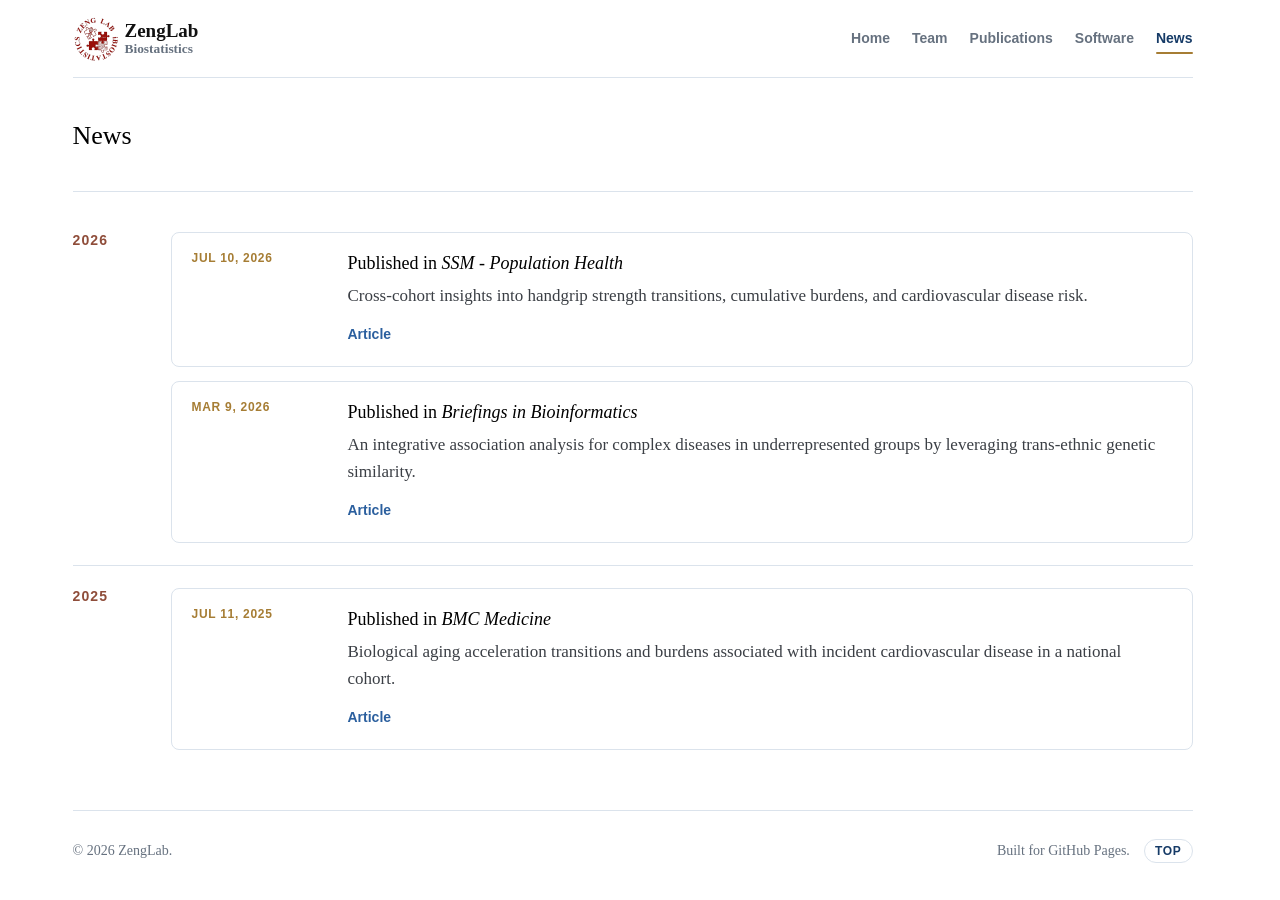
==== commit e879e413: "Move WeChat QR to home contact" ====
--- a/news.html
+++ b/news.html
@@ -84,16 +84,6 @@
         </div>
       </div>
     </section>
-
-    <section class="news-follow" aria-label="ZengLab WeChat">
-      <div class="news-follow-qr">
-        <img src="assets/wechat-qr-hd.png" alt="Zlab生物统计 Wechat QR code">
-      </div>
-      <div class="news-follow-copy">
-        <h2>Wechat</h2>
-        <p>Zlab生物统计</p>
-      </div>
-    </section>
   </main>
 
   <footer class="site-footer">
--- a/styles.css
+++ b/styles.css
@@ -10,6 +10,8 @@
   --rust: #8f4d3a;
   --sage: #637892;
   --gold: #a67d34;
+  --logo-plate: #ffffff;
+  --logo-shadow: 0 0 0 1px rgba(219, 227, 236, 0.65);
   --shadow: 0 18px 45px rgba(23, 32, 42, 0.08);
 }
 
@@ -85,6 +87,9 @@
   width: 72px;
   height: 72px;
   object-fit: contain;
+  border-radius: 50%;
+  background: var(--logo-plate);
+  box-shadow: var(--logo-shadow);
 }
 
 .launch-copy {
@@ -412,6 +417,13 @@
   }
 }
 
+@media (prefers-color-scheme: dark) {
+  :root {
+    --logo-plate: #ffffff;
+    --logo-shadow: 0 0 0 1px rgba(255, 255, 255, 0.2), 0 8px 22px rgba(0, 0, 0, 0.35);
+  }
+}
+
 .profile {
   margin: 0;
 }
@@ -534,6 +546,13 @@
   margin: 0;
 }
 
+.home-contact-layout {
+  display: grid;
+  grid-template-columns: minmax(0, 1fr) 132px;
+  gap: 24px 36px;
+  align-items: start;
+}
+
 .home-contact div {
   display: grid;
   grid-template-columns: 82px minmax(0, 1fr);
@@ -548,6 +567,41 @@
 
 .home-contact dd {
   margin: 0;
+}
+
+.home-wechat {
+  display: grid;
+  justify-items: center;
+  gap: 8px;
+  width: 132px;
+  justify-self: end;
+  text-align: center;
+}
+
+.home-wechat img {
+  display: block;
+  width: 100%;
+  height: auto;
+}
+
+.home-wechat-copy h3 {
+  margin: 0 0 3px;
+  color: var(--gold);
+  font-family: Arial, Helvetica, sans-serif;
+  font-size: 12px;
+  font-weight: 700;
+  letter-spacing: 0.08em;
+  line-height: 1.2;
+  text-transform: uppercase;
+}
+
+.home-wechat-copy p {
+  margin: 0;
+  color: #000;
+  font-size: 15px;
+  font-weight: 600;
+  line-height: 1.3;
+  white-space: nowrap;
 }
 
 .section-title-row {
@@ -1413,49 +1467,6 @@
   color: var(--rust);
 }
 
-.news-follow {
-  display: flex;
-  align-items: center;
-  justify-content: flex-end;
-  gap: 12px;
-  width: fit-content;
-  max-width: 100%;
-  margin: 14px 0 0 auto;
-  padding: 12px 0 0;
-  border-top: 1px solid var(--line);
-}
-
-.news-follow-copy h2 {
-  margin: 0 0 5px;
-  color: var(--gold);
-  font-family: Arial, Helvetica, sans-serif;
-  font-size: 12px;
-  font-weight: 700;
-  letter-spacing: 0.08em;
-  line-height: 1.2;
-  text-transform: uppercase;
-}
-
-.news-follow-copy p {
-  margin: 0;
-  color: #000;
-  font-size: 15px;
-  font-weight: 600;
-  line-height: 1.35;
-  white-space: nowrap;
-}
-
-.news-follow-qr {
-  flex: 0 0 112px;
-  width: 112px;
-}
-
-.news-follow-qr img {
-  display: block;
-  width: 100%;
-  height: auto;
-}
-
 .site-footer {
   display: flex;
   align-items: center;
@@ -1561,14 +1572,14 @@
     gap: 8px;
   }
 
-  .news-follow {
-    justify-content: flex-start;
-    margin-left: 0;
-  }
-
-  .news-follow-qr {
-    flex-basis: 112px;
-    width: 112px;
+  .home-contact-layout {
+    grid-template-columns: 1fr;
+    gap: 16px;
+  }
+
+  .home-wechat {
+    justify-self: start;
+    width: 126px;
   }
 
   .leadership-grid {
@@ -1680,6 +1691,14 @@
     gap: 0;
   }
 
+  .home-contact-layout {
+    gap: 14px;
+  }
+
+  .home-wechat {
+    width: 118px;
+  }
+
   .publications-intro {
     padding: 34px 0 24px;
   }
@@ -1694,11 +1713,6 @@
 
   .news-intro {
     padding: 34px 0 24px;
-  }
-
-  .news-follow {
-    align-items: flex-start;
-    padding-top: 12px;
   }
 
   .page-title {
